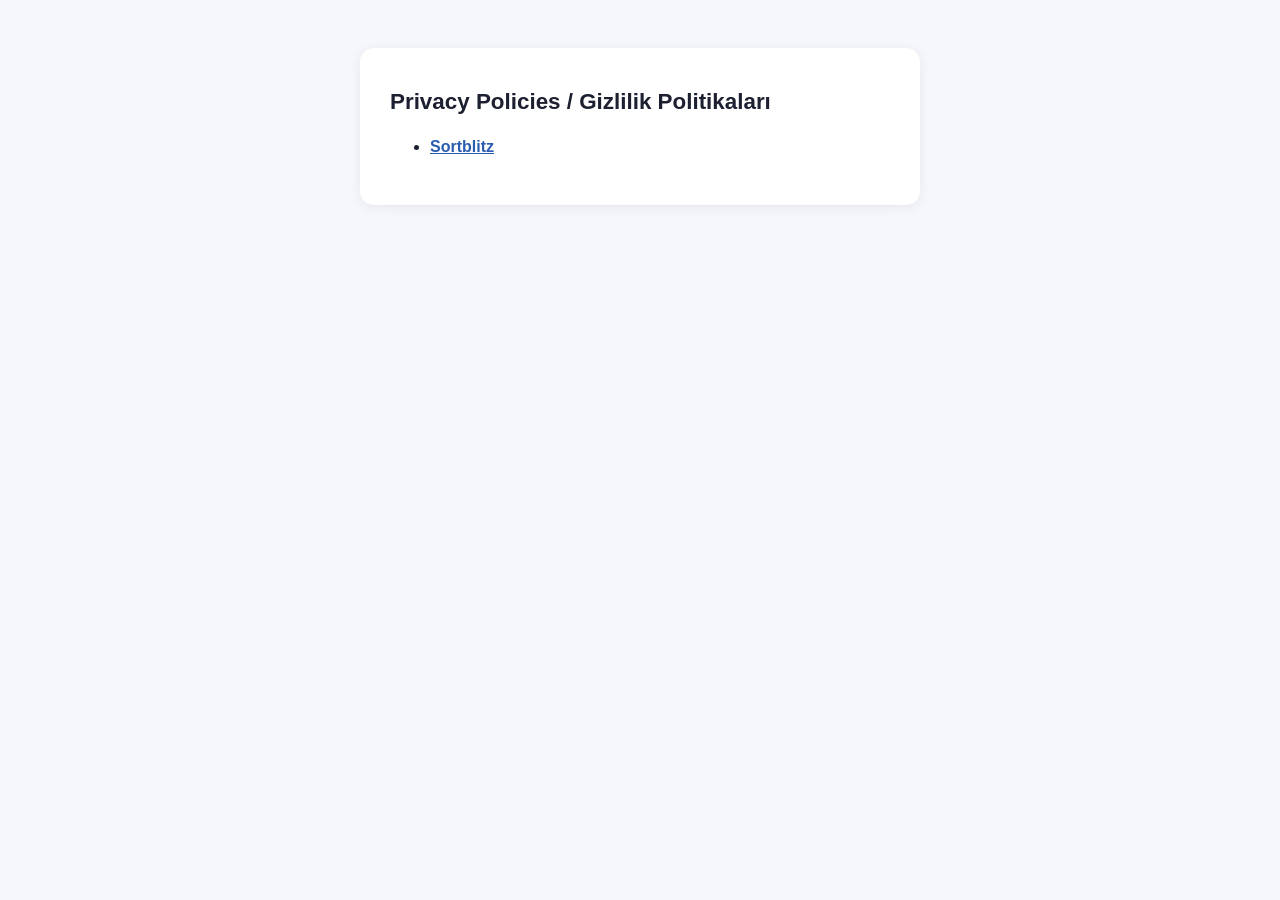
==== index.html @ f3e68748 "Privacy policy site: Sortblitz (TR+EN) Co-Authored-By: Claude Fable 5 <noreply@anthropic.com>" ====
<!DOCTYPE html>
<html lang="en">
<head>
<meta charset="UTF-8">
<meta name="viewport" content="width=device-width, initial-scale=1.0">
<title>Privacy Policies</title>
<style>
  :root { color-scheme: light dark; }
  body { font-family: -apple-system, BlinkMacSystemFont, "Segoe UI", Roboto, Arial, sans-serif;
         background: #f6f7fb; color: #1c2030; margin: 0; }
  @media (prefers-color-scheme: dark) { body { background: #12141c; color: #dfe2ee; }
    .card { background: #1a1d29 !important; box-shadow: none !important; } a { color: #7fb0ff !important; } }
  .wrap { max-width: 560px; margin: 0 auto; padding: 48px 16px; }
  .card { background: #fff; border-radius: 14px; padding: 26px 30px; box-shadow: 0 2px 12px rgba(30,40,80,0.08); }
  h1 { font-size: 1.4em; }
  ul { line-height: 2; }
  a { color: #2a5db0; font-weight: 600; }
</style>
</head>
<body>
<div class="wrap">
  <div class="card">
    <h1>Privacy Policies / Gizlilik Politikaları</h1>
    <ul>
      <li><a href="privacy/sortblitz.html">Sortblitz</a></li>
    </ul>
  </div>
</div>
</body>
</html>
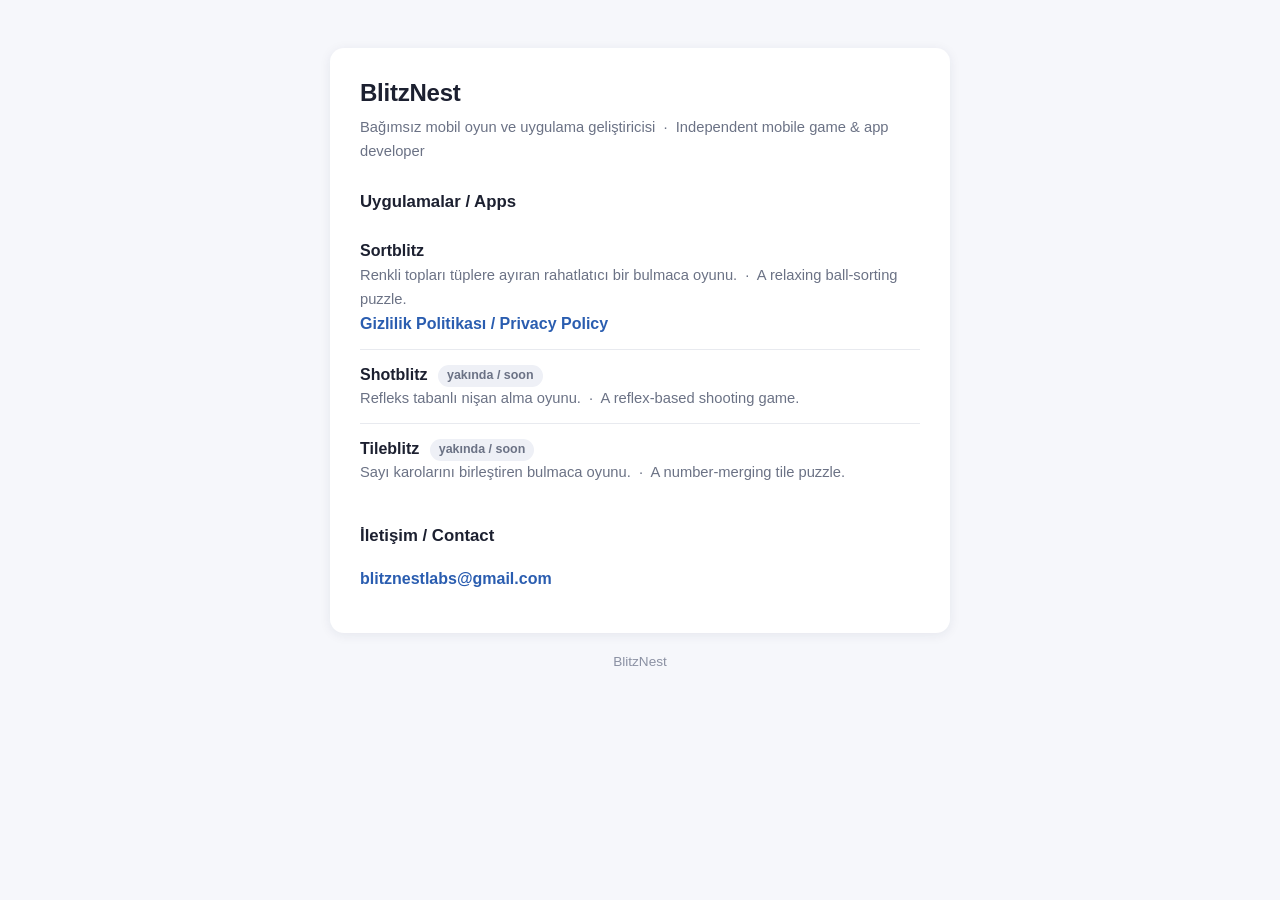
==== commit 70688d93: "BlitzNest developer site: umbrella landing page + app-ads.txt - index.html: privacy policy index -> " ====
--- a/index.html
+++ b/index.html
@@ -1,30 +1,63 @@
 <!DOCTYPE html>
-<html lang="en">
+<html lang="tr">
 <head>
 <meta charset="UTF-8">
 <meta name="viewport" content="width=device-width, initial-scale=1.0">
-<title>Privacy Policies</title>
+<title>BlitzNest</title>
 <style>
   :root { color-scheme: light dark; }
   body { font-family: -apple-system, BlinkMacSystemFont, "Segoe UI", Roboto, Arial, sans-serif;
-         background: #f6f7fb; color: #1c2030; margin: 0; }
+         background: #f6f7fb; color: #1c2030; margin: 0; line-height: 1.6; }
   @media (prefers-color-scheme: dark) { body { background: #12141c; color: #dfe2ee; }
-    .card { background: #1a1d29 !important; box-shadow: none !important; } a { color: #7fb0ff !important; } }
-  .wrap { max-width: 560px; margin: 0 auto; padding: 48px 16px; }
+    .card { background: #1a1d29 !important; box-shadow: none !important; }
+    a { color: #7fb0ff !important; }
+    .badge { background: #232736 !important; color: #9aa3bd !important; } }
+  .wrap { max-width: 620px; margin: 0 auto; padding: 48px 16px; }
   .card { background: #fff; border-radius: 14px; padding: 26px 30px; box-shadow: 0 2px 12px rgba(30,40,80,0.08); }
-  h1 { font-size: 1.4em; }
-  ul { line-height: 2; }
-  a { color: #2a5db0; font-weight: 600; }
+  h1 { font-size: 1.5em; margin: 0 0 4px; letter-spacing: -0.01em; }
+  h2 { font-size: 1.05em; margin: 26px 0 10px; }
+  .tag { color: #6b7285; font-size: 0.92em; margin: 0; }
+  a { color: #2a5db0; font-weight: 600; text-decoration: none; }
+  a:hover { text-decoration: underline; }
+  ul.apps { list-style: none; padding: 0; margin: 0; }
+  ul.apps li { padding: 12px 0; border-bottom: 1px solid rgba(128,138,168,0.18); }
+  ul.apps li:last-child { border-bottom: none; }
+  .name { font-weight: 700; }
+  .desc { color: #6b7285; font-size: 0.92em; }
+  .badge { display: inline-block; background: #eef0f6; color: #6b7285; border-radius: 20px;
+           padding: 1px 9px; font-size: 0.78em; font-weight: 600; margin-left: 6px; vertical-align: 1px; }
+  .footer { text-align: center; color: #8b91a3; font-size: 0.85em; padding: 18px 0 24px; }
 </style>
 </head>
 <body>
 <div class="wrap">
+
   <div class="card">
-    <h1>Privacy Policies / Gizlilik Politikaları</h1>
-    <ul>
-      <li><a href="privacy/sortblitz.html">Sortblitz</a></li>
+    <h1>BlitzNest</h1>
+    <p class="tag">Bağımsız mobil oyun ve uygulama geliştiricisi &nbsp;·&nbsp; Independent mobile game &amp; app developer</p>
+
+    <h2>Uygulamalar / Apps</h2>
+    <ul class="apps">
+      <li>
+        <div class="name">Sortblitz</div>
+        <div class="desc">Renkli topları tüplere ayıran rahatlatıcı bir bulmaca oyunu. &nbsp;·&nbsp; A relaxing ball-sorting puzzle.</div>
+        <div><a href="privacy/sortblitz.html">Gizlilik Politikası / Privacy Policy</a></div>
+      </li>
+      <li>
+        <div class="name">Shotblitz <span class="badge">yakında / soon</span></div>
+        <div class="desc">Refleks tabanlı nişan alma oyunu. &nbsp;·&nbsp; A reflex-based shooting game.</div>
+      </li>
+      <li>
+        <div class="name">Tileblitz <span class="badge">yakında / soon</span></div>
+        <div class="desc">Sayı karolarını birleştiren bulmaca oyunu. &nbsp;·&nbsp; A number-merging tile puzzle.</div>
+      </li>
     </ul>
+
+    <h2>İletişim / Contact</h2>
+    <p><a href="mailto:blitznestlabs@gmail.com">blitznestlabs@gmail.com</a></p>
   </div>
+
+  <div class="footer">BlitzNest</div>
 </div>
 </body>
 </html>
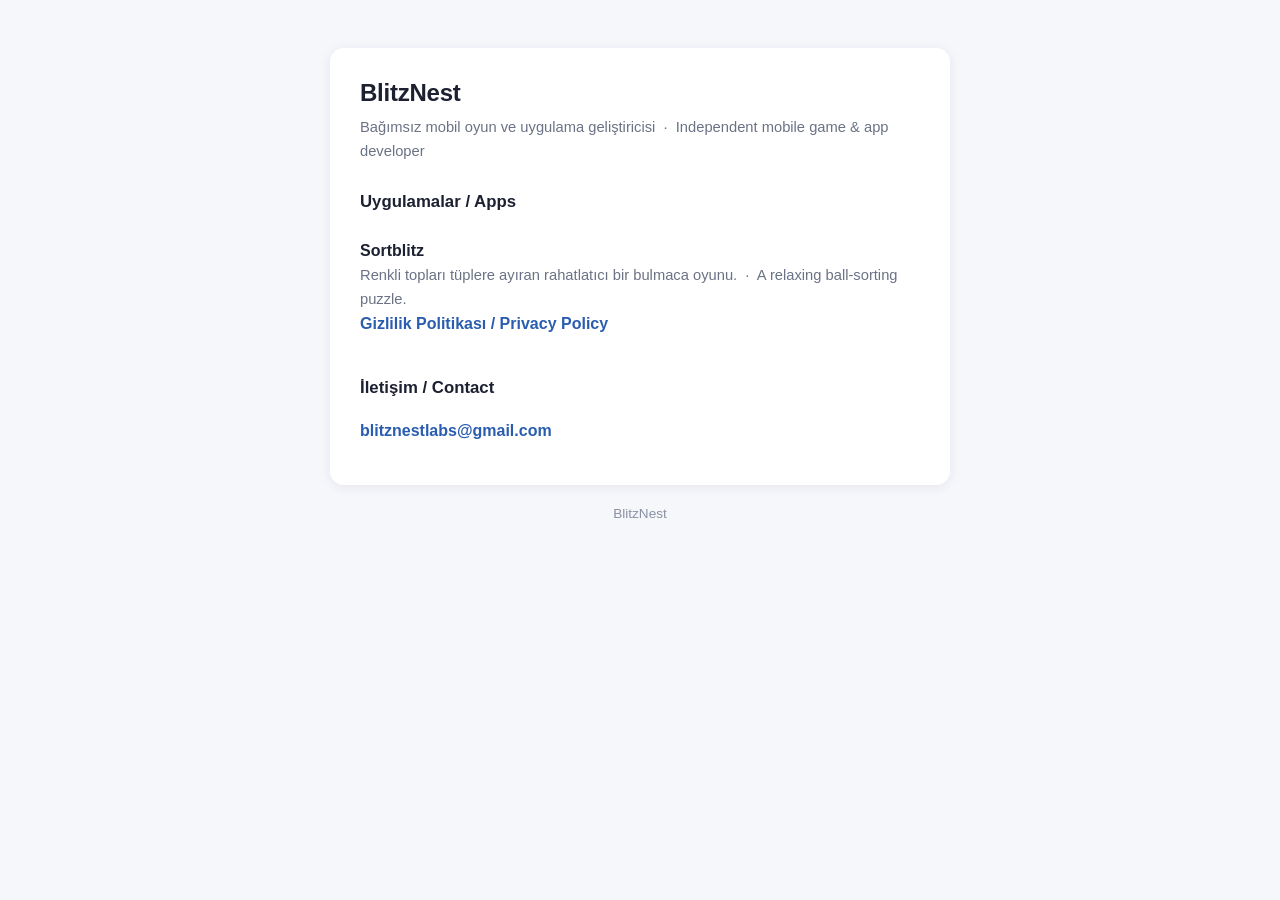
==== commit 87c13768: "Site: list only Sortblitz until the other apps ship Shotblitz and Tileblitz are not published yet; d" ====
--- a/index.html
+++ b/index.html
@@ -10,8 +10,7 @@
          background: #f6f7fb; color: #1c2030; margin: 0; line-height: 1.6; }
   @media (prefers-color-scheme: dark) { body { background: #12141c; color: #dfe2ee; }
     .card { background: #1a1d29 !important; box-shadow: none !important; }
-    a { color: #7fb0ff !important; }
-    .badge { background: #232736 !important; color: #9aa3bd !important; } }
+    a { color: #7fb0ff !important; } }
   .wrap { max-width: 620px; margin: 0 auto; padding: 48px 16px; }
   .card { background: #fff; border-radius: 14px; padding: 26px 30px; box-shadow: 0 2px 12px rgba(30,40,80,0.08); }
   h1 { font-size: 1.5em; margin: 0 0 4px; letter-spacing: -0.01em; }
@@ -24,8 +23,6 @@
   ul.apps li:last-child { border-bottom: none; }
   .name { font-weight: 700; }
   .desc { color: #6b7285; font-size: 0.92em; }
-  .badge { display: inline-block; background: #eef0f6; color: #6b7285; border-radius: 20px;
-           padding: 1px 9px; font-size: 0.78em; font-weight: 600; margin-left: 6px; vertical-align: 1px; }
   .footer { text-align: center; color: #8b91a3; font-size: 0.85em; padding: 18px 0 24px; }
 </style>
 </head>
@@ -43,14 +40,6 @@
         <div class="desc">Renkli topları tüplere ayıran rahatlatıcı bir bulmaca oyunu. &nbsp;·&nbsp; A relaxing ball-sorting puzzle.</div>
         <div><a href="privacy/sortblitz.html">Gizlilik Politikası / Privacy Policy</a></div>
       </li>
-      <li>
-        <div class="name">Shotblitz <span class="badge">yakında / soon</span></div>
-        <div class="desc">Refleks tabanlı nişan alma oyunu. &nbsp;·&nbsp; A reflex-based shooting game.</div>
-      </li>
-      <li>
-        <div class="name">Tileblitz <span class="badge">yakında / soon</span></div>
-        <div class="desc">Sayı karolarını birleştiren bulmaca oyunu. &nbsp;·&nbsp; A number-merging tile puzzle.</div>
-      </li>
     </ul>
 
     <h2>İletişim / Contact</h2>
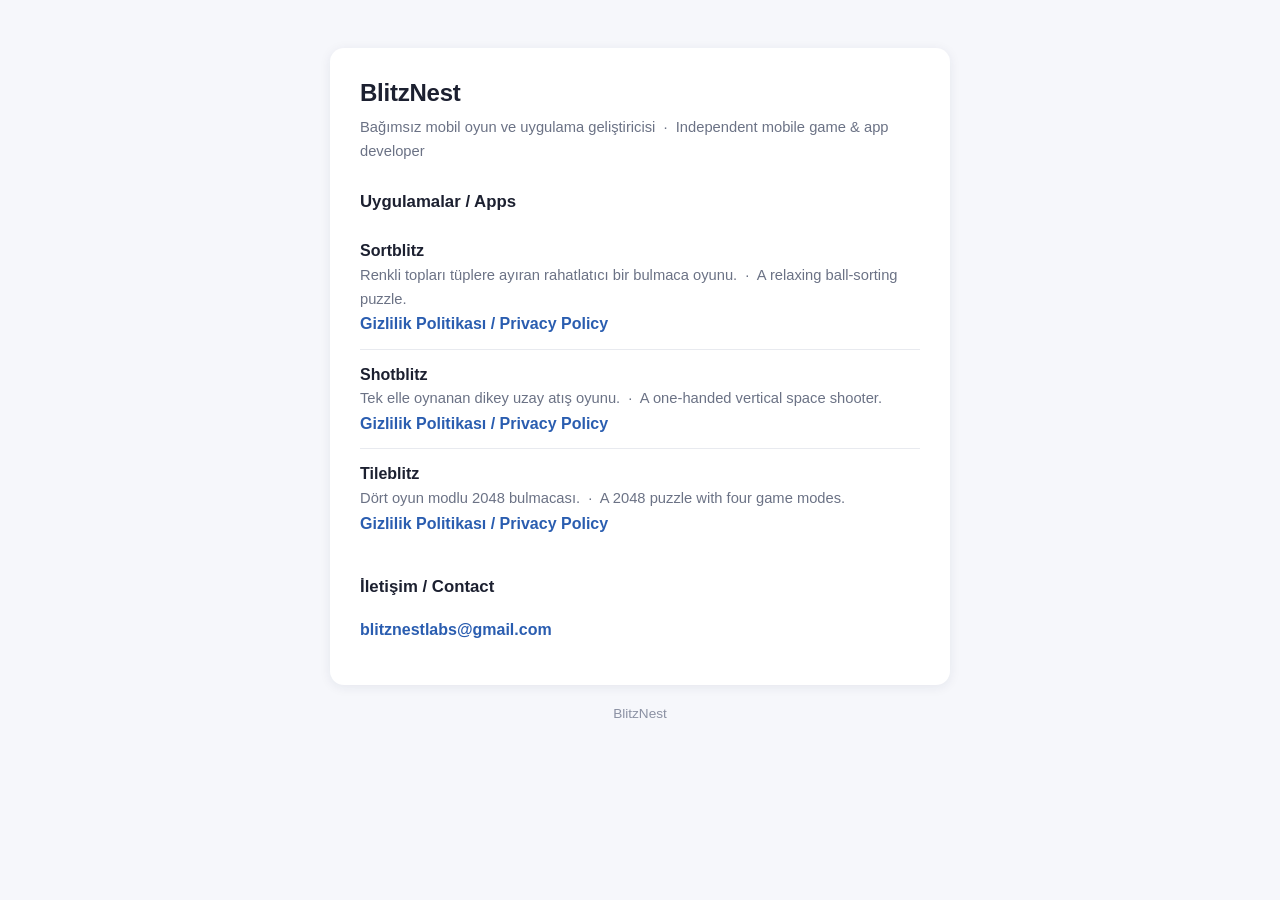
==== commit 2950b07a: "Shotblitz + Tileblitz gizlilik politikası sayfaları ekle Her ikisine de AdMob entegre edildi; Play C" ====
--- a/index.html
+++ b/index.html
@@ -4,6 +4,7 @@
 <meta charset="UTF-8">
 <meta name="viewport" content="width=device-width, initial-scale=1.0">
 <title>BlitzNest</title>
+<meta name="google-site-verification" content="13mu_KbFc4jPfM5c9uCnH-Zp8knt_b65_aPZoEzAJV8" />
 <style>
   :root { color-scheme: light dark; }
   body { font-family: -apple-system, BlinkMacSystemFont, "Segoe UI", Roboto, Arial, sans-serif;
@@ -40,6 +41,16 @@
         <div class="desc">Renkli topları tüplere ayıran rahatlatıcı bir bulmaca oyunu. &nbsp;·&nbsp; A relaxing ball-sorting puzzle.</div>
         <div><a href="privacy/sortblitz.html">Gizlilik Politikası / Privacy Policy</a></div>
       </li>
+      <li>
+        <div class="name">Shotblitz</div>
+        <div class="desc">Tek elle oynanan dikey uzay atış oyunu. &nbsp;·&nbsp; A one-handed vertical space shooter.</div>
+        <div><a href="privacy/shotblitz.html">Gizlilik Politikası / Privacy Policy</a></div>
+      </li>
+      <li>
+        <div class="name">Tileblitz</div>
+        <div class="desc">Dört oyun modlu 2048 bulmacası. &nbsp;·&nbsp; A 2048 puzzle with four game modes.</div>
+        <div><a href="privacy/tileblitz.html">Gizlilik Politikası / Privacy Policy</a></div>
+      </li>
     </ul>
 
     <h2>İletişim / Contact</h2>
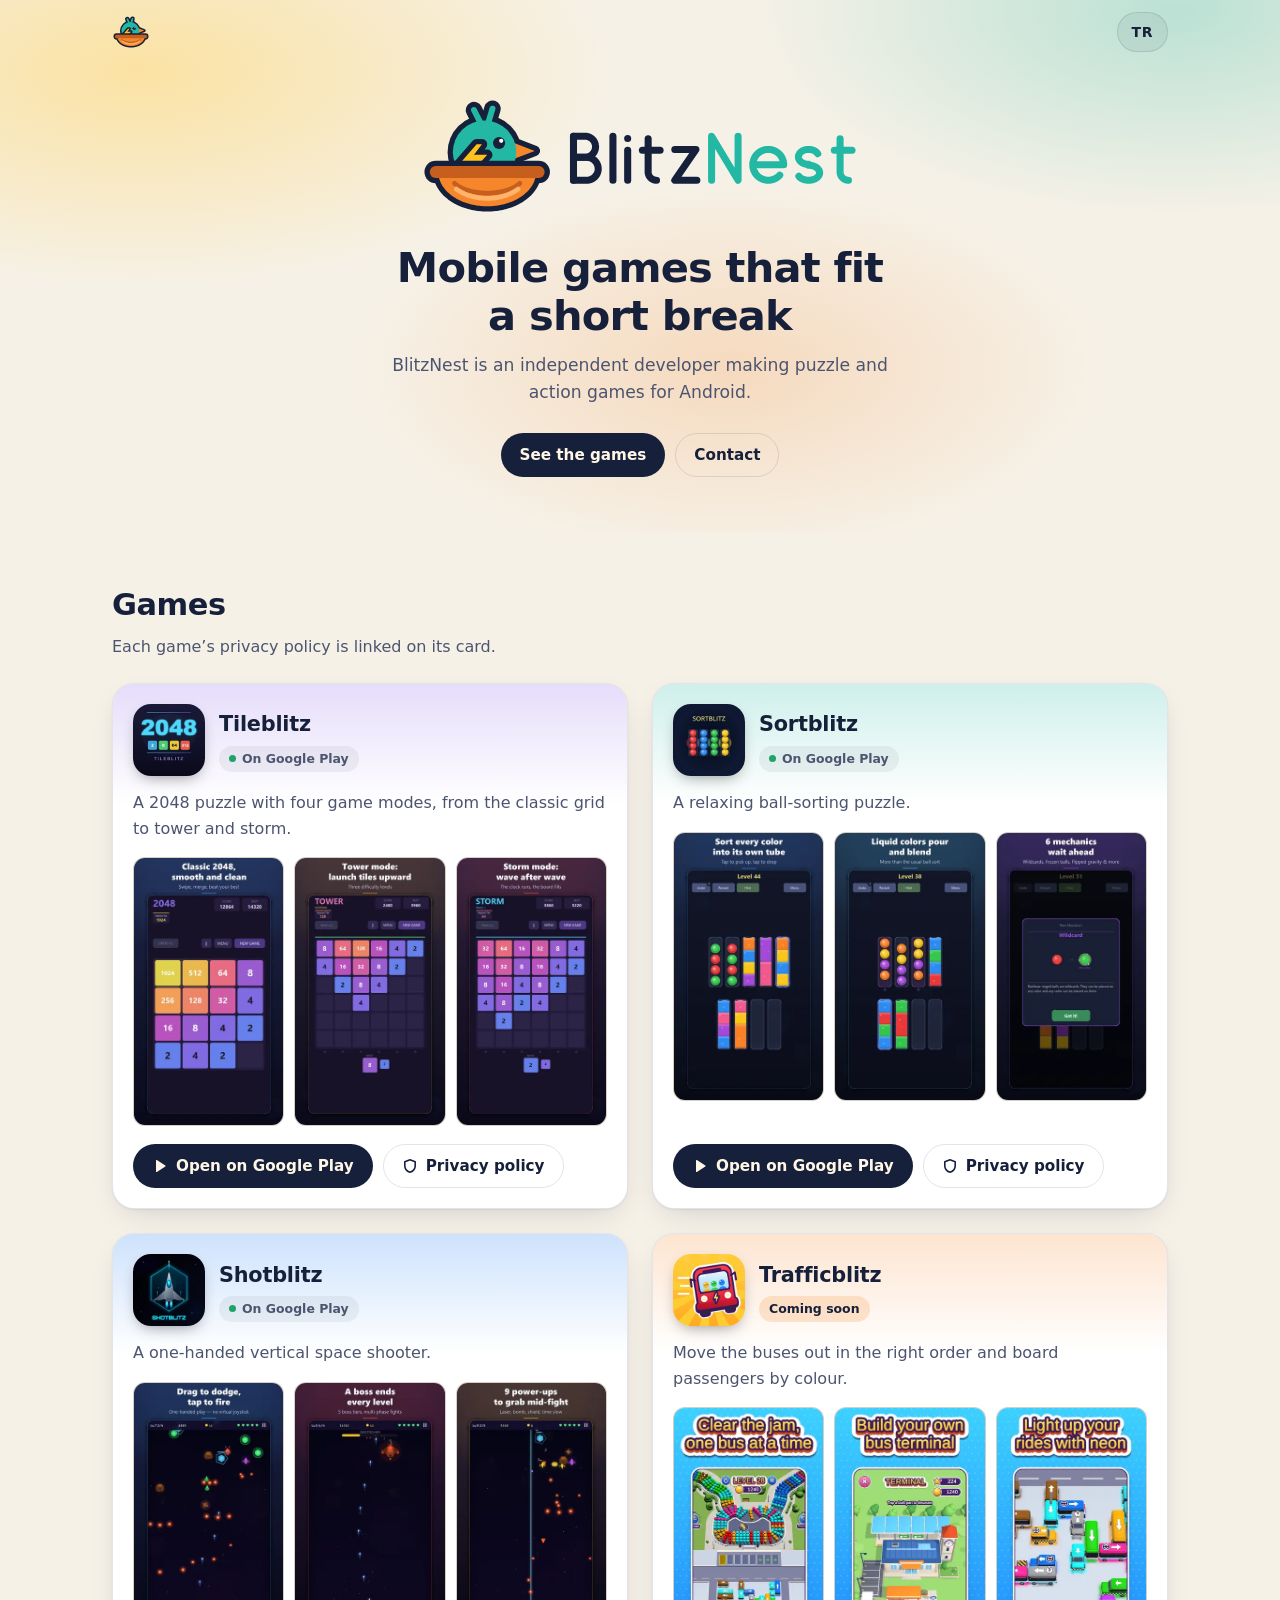
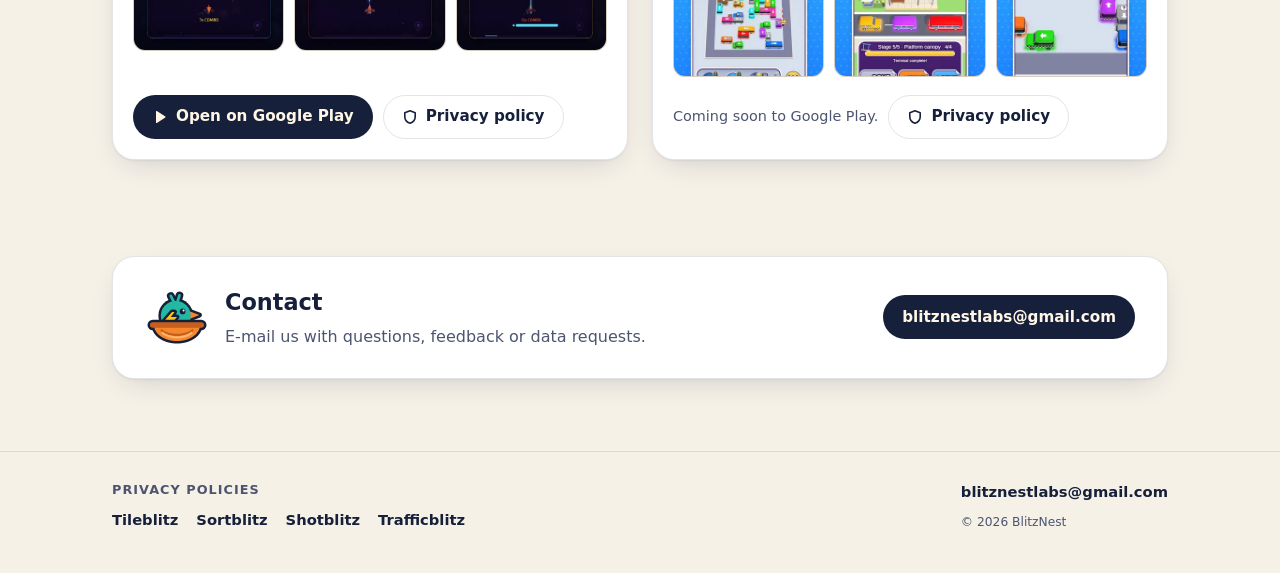
==== commit ad8ff58b: "Site yeniden tasarim: oyun kartlari, TR/EN, acik/koyu tema; Tileblitz+Shotblitz gizlilik: uygulama i" ====
--- a/index.html
+++ b/index.html
@@ -1,63 +1,172 @@
 <!DOCTYPE html>
-<html lang="tr">
+<html lang="tr" data-lang="tr" data-title-tr="BlitzNest — Mobil oyunlar" data-title-en="BlitzNest — Mobile games">
 <head>
 <meta charset="UTF-8">
 <meta name="viewport" content="width=device-width, initial-scale=1.0">
-<title>BlitzNest</title>
+<title>BlitzNest — Mobil oyunlar</title>
 <meta name="google-site-verification" content="13mu_KbFc4jPfM5c9uCnH-Zp8knt_b65_aPZoEzAJV8" />
-<style>
-  :root { color-scheme: light dark; }
-  body { font-family: -apple-system, BlinkMacSystemFont, "Segoe UI", Roboto, Arial, sans-serif;
-         background: #f6f7fb; color: #1c2030; margin: 0; line-height: 1.6; }
-  @media (prefers-color-scheme: dark) { body { background: #12141c; color: #dfe2ee; }
-    .card { background: #1a1d29 !important; box-shadow: none !important; }
-    a { color: #7fb0ff !important; } }
-  .wrap { max-width: 620px; margin: 0 auto; padding: 48px 16px; }
-  .card { background: #fff; border-radius: 14px; padding: 26px 30px; box-shadow: 0 2px 12px rgba(30,40,80,0.08); }
-  h1 { font-size: 1.5em; margin: 0 0 4px; letter-spacing: -0.01em; }
-  h2 { font-size: 1.05em; margin: 26px 0 10px; }
-  .tag { color: #6b7285; font-size: 0.92em; margin: 0; }
-  a { color: #2a5db0; font-weight: 600; text-decoration: none; }
-  a:hover { text-decoration: underline; }
-  ul.apps { list-style: none; padding: 0; margin: 0; }
-  ul.apps li { padding: 12px 0; border-bottom: 1px solid rgba(128,138,168,0.18); }
-  ul.apps li:last-child { border-bottom: none; }
-  .name { font-weight: 700; }
-  .desc { color: #6b7285; font-size: 0.92em; }
-  .footer { text-align: center; color: #8b91a3; font-size: 0.85em; padding: 18px 0 24px; }
-</style>
+<meta name="description" content="BlitzNest: bağımsız mobil oyun geliştiricisi — Tileblitz, Sortblitz, Shotblitz, Trafficblitz. Independent mobile game developer.">
+<meta name="color-scheme" content="light dark">
+<meta name="theme-color" content="#f6f1e7" media="(prefers-color-scheme: light)">
+<meta name="theme-color" content="#0f1526" media="(prefers-color-scheme: dark)">
+<link rel="icon" type="image/png" href="assets/favicon.png">
+<link rel="apple-touch-icon" href="assets/apple-touch-icon.png">
+<link rel="stylesheet" href="assets/site.css">
+<script src="assets/site.js"></script>
 </head>
 <body>
-<div class="wrap">
 
-  <div class="card">
-    <h1>BlitzNest</h1>
-    <p class="tag">Bağımsız mobil oyun ve uygulama geliştiricisi &nbsp;·&nbsp; Independent mobile game &amp; app developer</p>
+<header class="topbar">
+  <div class="container">
+    <a class="brand" href="./" aria-label="BlitzNest">
+      <picture>
+        <source srcset="assets/mark-dark.svg" media="(prefers-color-scheme: dark)">
+        <img src="assets/mark.svg" width="38" height="34" alt="">
+      </picture>
+    </a>
+    <button class="lang-btn" id="lang-btn" type="button" hidden>EN</button>
+  </div>
+</header>
 
-    <h2>Uygulamalar / Apps</h2>
-    <ul class="apps">
-      <li>
-        <div class="name">Sortblitz</div>
-        <div class="desc">Renkli topları tüplere ayıran rahatlatıcı bir bulmaca oyunu. &nbsp;·&nbsp; A relaxing ball-sorting puzzle.</div>
-        <div><a href="privacy/sortblitz.html">Gizlilik Politikası / Privacy Policy</a></div>
-      </li>
-      <li>
-        <div class="name">Shotblitz</div>
-        <div class="desc">Tek elle oynanan dikey uzay atış oyunu. &nbsp;·&nbsp; A one-handed vertical space shooter.</div>
-        <div><a href="privacy/shotblitz.html">Gizlilik Politikası / Privacy Policy</a></div>
-      </li>
-      <li>
-        <div class="name">Tileblitz</div>
-        <div class="desc">Dört oyun modlu 2048 bulmacası. &nbsp;·&nbsp; A 2048 puzzle with four game modes.</div>
-        <div><a href="privacy/tileblitz.html">Gizlilik Politikası / Privacy Policy</a></div>
-      </li>
-    </ul>
+<main>
+  <section class="hero">
+    <div class="container">
+      <picture>
+        <source srcset="assets/logo-dark.svg" media="(prefers-color-scheme: dark)">
+        <img class="hero-logo" src="assets/logo.svg" width="395" height="108" alt="BlitzNest">
+      </picture>
+      <h1><span lang="tr">Kısa molalara sığan mobil oyunlar</span><span lang="en">Mobile games that fit a short break</span></h1>
+      <p class="lead"><span lang="tr">BlitzNest, Android için bulmaca ve aksiyon oyunları yapan bağımsız bir geliştirici.</span><span lang="en">BlitzNest is an independent developer making puzzle and action games for Android.</span></p>
+      <div class="hero-actions">
+        <a class="btn" href="#oyunlar"><span lang="tr">Oyunlara göz at</span><span lang="en">See the games</span></a>
+        <a class="btn ghost" href="mailto:blitznestlabs@gmail.com"><span lang="tr">İletişim</span><span lang="en">Contact</span></a>
+      </div>
+    </div>
+  </section>
 
-    <h2>İletişim / Contact</h2>
-    <p><a href="mailto:blitznestlabs@gmail.com">blitznestlabs@gmail.com</a></p>
+  <section class="block" id="oyunlar" aria-labelledby="games-title">
+    <div class="container">
+      <div class="section-head">
+        <h2 id="games-title"><span lang="tr">Oyunlar</span><span lang="en">Games</span></h2>
+        <p><span lang="tr">Her oyunun gizlilik politikası kartında.</span><span lang="en">Each game’s privacy policy is linked on its card.</span></p>
+      </div>
+      <div class="games">
+      <article class="game" data-game="tileblitz" aria-labelledby="g-tileblitz">
+        <div class="game-head">
+          <img class="game-icon" src="assets/img/tileblitz-icon.webp" width="72" height="72" alt="">
+          <div>
+            <h3 id="g-tileblitz">Tileblitz</h3>
+            <span class="status live"><span lang="tr">Google Play’de</span><span lang="en">On Google Play</span></span>
+          </div>
+        </div>
+        <p class="desc"><span lang="tr">Dört oyun modlu 2048 bulmacası: klasik ızgaradan kule ve fırtına modlarına.</span><span lang="en">A 2048 puzzle with four game modes, from the classic grid to tower and storm.</span></p>
+        <ul class="shots">
+          <li><img lang="tr" src="assets/img/tileblitz-tr-1.webp" width="320" height="569" loading="lazy" decoding="async" alt="Tileblitz: Klasik 2048 ekran görüntüsü"><img lang="en" src="assets/img/tileblitz-en-1.webp" width="320" height="569" loading="lazy" decoding="async" alt="Tileblitz: Classic 2048 screenshot"></li>
+          <li><img lang="tr" src="assets/img/tileblitz-tr-2.webp" width="320" height="569" loading="lazy" decoding="async" alt="Tileblitz: Kule modu ekran görüntüsü"><img lang="en" src="assets/img/tileblitz-en-2.webp" width="320" height="569" loading="lazy" decoding="async" alt="Tileblitz: Tower mode screenshot"></li>
+          <li><img lang="tr" src="assets/img/tileblitz-tr-3.webp" width="320" height="569" loading="lazy" decoding="async" alt="Tileblitz: Fırtına modu ekran görüntüsü"><img lang="en" src="assets/img/tileblitz-en-3.webp" width="320" height="569" loading="lazy" decoding="async" alt="Tileblitz: Storm mode screenshot"></li>
+        </ul>
+        <div class="game-actions">
+          <a class="btn" href="https://play.google.com/store/apps/details?id=com.tileblitz.game" rel="noopener"><svg viewBox="0 0 16 16" aria-hidden="true"><path fill="currentColor" d="M4 2.6v10.8c0 .5.5.8.9.5l8.4-5.4c.4-.2.4-.8 0-1L4.9 2.1c-.4-.3-.9 0-.9.5z"/></svg><span lang="tr">Google Play’de aç</span><span lang="en">Open on Google Play</span></a>
+          <a class="btn ghost" href="privacy/tileblitz.html"><svg viewBox="0 0 16 16" aria-hidden="true"><path fill="none" stroke="currentColor" stroke-width="1.6" stroke-linejoin="round" d="M8 1.8 2.8 3.7v4c0 3.1 2.2 5.6 5.2 6.5 3-.9 5.2-3.4 5.2-6.5v-4z"/></svg><span lang="tr">Gizlilik politikası</span><span lang="en">Privacy policy</span></a>
+        </div>
+      </article>
+      <article class="game" data-game="sortblitz" aria-labelledby="g-sortblitz">
+        <div class="game-head">
+          <img class="game-icon" src="assets/img/sortblitz-icon.webp" width="72" height="72" alt="">
+          <div>
+            <h3 id="g-sortblitz">Sortblitz</h3>
+            <span class="status live"><span lang="tr">Google Play’de</span><span lang="en">On Google Play</span></span>
+          </div>
+        </div>
+        <p class="desc"><span lang="tr">Renkli topları tüplere ayıran rahatlatıcı bir bulmaca oyunu.</span><span lang="en">A relaxing ball-sorting puzzle.</span></p>
+        <ul class="shots">
+          <li><img lang="tr" src="assets/img/sortblitz-tr-1.webp" width="320" height="569" loading="lazy" decoding="async" alt="Sortblitz: Topları ayırma ekran görüntüsü"><img lang="en" src="assets/img/sortblitz-en-1.webp" width="320" height="569" loading="lazy" decoding="async" alt="Sortblitz: Sorting balls screenshot"></li>
+          <li><img lang="tr" src="assets/img/sortblitz-tr-2.webp" width="320" height="569" loading="lazy" decoding="async" alt="Sortblitz: Sıvı toplar ekran görüntüsü"><img lang="en" src="assets/img/sortblitz-en-2.webp" width="320" height="569" loading="lazy" decoding="async" alt="Sortblitz: Liquid balls screenshot"></li>
+          <li><img lang="tr" src="assets/img/sortblitz-tr-3.webp" width="320" height="569" loading="lazy" decoding="async" alt="Sortblitz: Farklı mekanikler ekran görüntüsü"><img lang="en" src="assets/img/sortblitz-en-3.webp" width="320" height="569" loading="lazy" decoding="async" alt="Sortblitz: Different mechanics screenshot"></li>
+        </ul>
+        <div class="game-actions">
+          <a class="btn" href="https://play.google.com/store/apps/details?id=com.sortblitz.game" rel="noopener"><svg viewBox="0 0 16 16" aria-hidden="true"><path fill="currentColor" d="M4 2.6v10.8c0 .5.5.8.9.5l8.4-5.4c.4-.2.4-.8 0-1L4.9 2.1c-.4-.3-.9 0-.9.5z"/></svg><span lang="tr">Google Play’de aç</span><span lang="en">Open on Google Play</span></a>
+          <a class="btn ghost" href="privacy/sortblitz.html"><svg viewBox="0 0 16 16" aria-hidden="true"><path fill="none" stroke="currentColor" stroke-width="1.6" stroke-linejoin="round" d="M8 1.8 2.8 3.7v4c0 3.1 2.2 5.6 5.2 6.5 3-.9 5.2-3.4 5.2-6.5v-4z"/></svg><span lang="tr">Gizlilik politikası</span><span lang="en">Privacy policy</span></a>
+        </div>
+      </article>
+      <article class="game" data-game="shotblitz" aria-labelledby="g-shotblitz">
+        <div class="game-head">
+          <img class="game-icon" src="assets/img/shotblitz-icon.webp" width="72" height="72" alt="">
+          <div>
+            <h3 id="g-shotblitz">Shotblitz</h3>
+            <span class="status live"><span lang="tr">Google Play’de</span><span lang="en">On Google Play</span></span>
+          </div>
+        </div>
+        <p class="desc"><span lang="tr">Tek elle oynanan dikey uzay atış oyunu.</span><span lang="en">A one-handed vertical space shooter.</span></p>
+        <ul class="shots">
+          <li><img lang="tr" src="assets/img/shotblitz-tr-1.webp" width="320" height="569" loading="lazy" decoding="async" alt="Shotblitz: Uzay savaşı ekran görüntüsü"><img lang="en" src="assets/img/shotblitz-en-1.webp" width="320" height="569" loading="lazy" decoding="async" alt="Shotblitz: Space combat screenshot"></li>
+          <li><img lang="tr" src="assets/img/shotblitz-tr-2.webp" width="320" height="569" loading="lazy" decoding="async" alt="Shotblitz: Boss savaşı ekran görüntüsü"><img lang="en" src="assets/img/shotblitz-en-2.webp" width="320" height="569" loading="lazy" decoding="async" alt="Shotblitz: Boss fight screenshot"></li>
+          <li><img lang="tr" src="assets/img/shotblitz-tr-3.webp" width="320" height="569" loading="lazy" decoding="async" alt="Shotblitz: Güçlendirmeler ekran görüntüsü"><img lang="en" src="assets/img/shotblitz-en-3.webp" width="320" height="569" loading="lazy" decoding="async" alt="Shotblitz: Power-ups screenshot"></li>
+        </ul>
+        <div class="game-actions">
+          <a class="btn" href="https://play.google.com/store/apps/details?id=com.shotblitz.game" rel="noopener"><svg viewBox="0 0 16 16" aria-hidden="true"><path fill="currentColor" d="M4 2.6v10.8c0 .5.5.8.9.5l8.4-5.4c.4-.2.4-.8 0-1L4.9 2.1c-.4-.3-.9 0-.9.5z"/></svg><span lang="tr">Google Play’de aç</span><span lang="en">Open on Google Play</span></a>
+          <a class="btn ghost" href="privacy/shotblitz.html"><svg viewBox="0 0 16 16" aria-hidden="true"><path fill="none" stroke="currentColor" stroke-width="1.6" stroke-linejoin="round" d="M8 1.8 2.8 3.7v4c0 3.1 2.2 5.6 5.2 6.5 3-.9 5.2-3.4 5.2-6.5v-4z"/></svg><span lang="tr">Gizlilik politikası</span><span lang="en">Privacy policy</span></a>
+        </div>
+      </article>
+      <article class="game" data-game="trafficblitz" aria-labelledby="g-trafficblitz">
+        <div class="game-head">
+          <img class="game-icon" src="assets/img/trafficblitz-icon.webp" width="72" height="72" alt="">
+          <div>
+            <h3 id="g-trafficblitz">Trafficblitz</h3>
+            <span class="status soon"><span lang="tr">Yakında</span><span lang="en">Coming soon</span></span>
+          </div>
+        </div>
+        <p class="desc"><span lang="tr">Otobüsleri doğru sırayla çıkar, yolcuları renklerine göre bindir.</span><span lang="en">Move the buses out in the right order and board passengers by colour.</span></p>
+        <ul class="shots">
+          <li><img lang="tr" src="assets/img/trafficblitz-tr-1.webp" width="320" height="569" loading="lazy" decoding="async" alt="Trafficblitz: Otobüs bulmacası ekran görüntüsü"><img lang="en" src="assets/img/trafficblitz-en-1.webp" width="320" height="569" loading="lazy" decoding="async" alt="Trafficblitz: Bus puzzle screenshot"></li>
+          <li><img lang="tr" src="assets/img/trafficblitz-tr-2.webp" width="320" height="569" loading="lazy" decoding="async" alt="Trafficblitz: Terminal inşası ekran görüntüsü"><img lang="en" src="assets/img/trafficblitz-en-2.webp" width="320" height="569" loading="lazy" decoding="async" alt="Trafficblitz: Building the terminal screenshot"></li>
+          <li><img lang="tr" src="assets/img/trafficblitz-tr-3.webp" width="320" height="569" loading="lazy" decoding="async" alt="Trafficblitz: Neon ışıklar ekran görüntüsü"><img lang="en" src="assets/img/trafficblitz-en-3.webp" width="320" height="569" loading="lazy" decoding="async" alt="Trafficblitz: Neon lights screenshot"></li>
+        </ul>
+        <div class="game-actions">
+          <span class="note"><span lang="tr">Yakında Google Play’de.</span><span lang="en">Coming soon to Google Play.</span></span>
+          <a class="btn ghost" href="privacy/trafficblitz.html"><svg viewBox="0 0 16 16" aria-hidden="true"><path fill="none" stroke="currentColor" stroke-width="1.6" stroke-linejoin="round" d="M8 1.8 2.8 3.7v4c0 3.1 2.2 5.6 5.2 6.5 3-.9 5.2-3.4 5.2-6.5v-4z"/></svg><span lang="tr">Gizlilik politikası</span><span lang="en">Privacy policy</span></a>
+        </div>
+      </article>
+      </div>
+    </div>
+  </section>
+
+  <section class="block" id="iletisim" aria-labelledby="contact-title">
+    <div class="container">
+      <div class="contact">
+        <div class="contact-text">
+          <picture>
+            <source srcset="assets/mark-dark.svg" media="(prefers-color-scheme: dark)">
+            <img class="mark" src="assets/mark.svg" width="64" height="57" alt="">
+          </picture>
+          <div>
+            <h2 id="contact-title"><span lang="tr">İletişim</span><span lang="en">Contact</span></h2>
+            <p><span lang="tr">Soru, öneri ve veri talepleri için e-posta gönderin.</span><span lang="en">E-mail us with questions, feedback or data requests.</span></p>
+          </div>
+        </div>
+        <a class="btn" href="mailto:blitznestlabs@gmail.com">blitznestlabs@gmail.com</a>
+      </div>
+    </div>
+  </section>
+</main>
+
+<footer class="site-footer">
+  <div class="container">
+    <nav aria-labelledby="pp-title">
+      <h2 id="pp-title"><span lang="tr">Gizlilik politikaları</span><span lang="en">Privacy policies</span></h2>
+      <ul>
+          <li><a href="privacy/tileblitz.html">Tileblitz</a></li>
+          <li><a href="privacy/sortblitz.html">Sortblitz</a></li>
+          <li><a href="privacy/shotblitz.html">Shotblitz</a></li>
+          <li><a href="privacy/trafficblitz.html">Trafficblitz</a></li>
+      </ul>
+    </nav>
+    <div>
+      <a href="mailto:blitznestlabs@gmail.com">blitznestlabs@gmail.com</a>
+      <small>© 2026 BlitzNest</small>
+    </div>
   </div>
+</footer>
 
-  <div class="footer">BlitzNest</div>
-</div>
 </body>
 </html>
--- a/assets/site.css
+++ b/assets/site.css
@@ -0,0 +1,195 @@
+/* BlitzNest — ortak stil (ana sayfa + gizlilik sayfaları). Harici font/CDN yok. */
+:root {
+  color-scheme: light dark;
+  --bg: #f6f1e7;
+  --bg-2: #efe6d6;
+  --surface: #ffffff;
+  --ink: #16203a;
+  --muted: #4c5570;
+  --line: rgba(22, 32, 58, 0.12);
+  --link: #0b7a6c;
+  --btn-bg: #16203a;
+  --btn-ink: #fff6e6;
+  --chip-bg: rgba(22, 32, 58, 0.06);
+  --shadow: 0 1px 2px rgba(22, 32, 58, 0.06), 0 10px 30px -12px rgba(22, 32, 58, 0.22);
+  --blob-1: rgba(255, 214, 107, 0.55);
+  --blob-2: rgba(34, 184, 164, 0.28);
+  --blob-3: rgba(245, 134, 43, 0.22);
+  --radius: 22px;
+  --font: system-ui, -apple-system, "Segoe UI", Roboto, "Helvetica Neue", Arial, sans-serif;
+}
+@media (prefers-color-scheme: dark) {
+  :root {
+    --bg: #0f1526;
+    --bg-2: #141c33;
+    --surface: #18213b;
+    --ink: #f3eee4;
+    --muted: #a9b1c7;
+    --line: rgba(243, 238, 228, 0.12);
+    --link: #4fd8c4;
+    --btn-bg: #ffd66b;
+    --btn-ink: #16203a;
+    --chip-bg: rgba(243, 238, 228, 0.08);
+    --shadow: 0 1px 2px rgba(0, 0, 0, 0.3), 0 14px 34px -14px rgba(0, 0, 0, 0.6);
+    --blob-1: rgba(255, 214, 107, 0.16);
+    --blob-2: rgba(34, 184, 164, 0.2);
+    --blob-3: rgba(138, 99, 232, 0.18);
+  }
+}
+
+*, *::before, *::after { box-sizing: border-box; }
+html { -webkit-text-size-adjust: 100%; }
+body {
+  margin: 0;
+  font-family: var(--font);
+  font-size: 16px;
+  line-height: 1.6;
+  color: var(--ink);
+  background: var(--bg);
+  overflow-wrap: break-word;
+}
+img { max-width: 100%; display: block; }
+a { color: var(--link); }
+a:focus-visible, button:focus-visible { outline: 3px solid var(--link); outline-offset: 3px; border-radius: 8px; }
+
+/* Dil geçişi: html[data-lang] olmayan sayfalar etkilenmez */
+html[data-lang="tr"] body [lang="en"],
+html[data-lang="en"] body [lang="tr"] { display: none !important; }
+
+.container { width: 100%; max-width: 1120px; margin: 0 auto; padding: 0 16px; }
+@media (min-width: 720px) { .container { padding: 0 32px; } }
+
+/* Üst çubuk */
+.topbar { position: relative; z-index: 2; }
+.topbar .container { display: flex; align-items: center; justify-content: space-between; gap: 12px; min-height: 64px; }
+.brand { display: inline-flex; align-items: center; text-decoration: none; }
+.brand img { height: 34px; width: auto; }
+.lang-btn {
+  font: inherit; font-size: 0.875rem; font-weight: 700; letter-spacing: 0.04em;
+  color: var(--ink); background: var(--chip-bg); border: 1px solid var(--line);
+  border-radius: 999px; padding: 8px 14px; min-height: 40px; cursor: pointer;
+}
+.lang-btn:hover { background: var(--line); }
+
+/* Giriş */
+.hero { position: relative; overflow: hidden; margin-top: -64px; padding: 88px 0 56px; text-align: center; }
+.hero::before {
+  content: ""; position: absolute; inset: -40% -20% auto -20%; height: 140%; z-index: 0; pointer-events: none;
+  background:
+    radial-gradient(38% 42% at 22% 38%, var(--blob-1), transparent 70%),
+    radial-gradient(34% 40% at 80% 30%, var(--blob-2), transparent 70%),
+    radial-gradient(30% 36% at 55% 78%, var(--blob-3), transparent 70%);
+}
+.hero > .container { position: relative; z-index: 1; }
+.hero-logo { width: min(440px, 86%); height: auto; margin: 8px auto 0; }
+.hero h1 {
+  font-size: clamp(1.6rem, 1.1rem + 2.4vw, 2.6rem); line-height: 1.15; letter-spacing: -0.02em;
+  margin: 28px auto 12px; max-width: 18ch; font-weight: 800;
+}
+.hero p.lead { color: var(--muted); font-size: 1.075rem; max-width: 46ch; margin: 0 auto 26px; }
+.hero-actions { display: flex; flex-wrap: wrap; gap: 10px; justify-content: center; }
+
+.btn {
+  display: inline-flex; align-items: center; justify-content: center; gap: 8px;
+  min-height: 44px; padding: 10px 18px; border-radius: 999px;
+  font-weight: 700; font-size: 0.95rem; text-decoration: none; line-height: 1.2;
+  background: var(--btn-bg); color: var(--btn-ink); border: 1px solid transparent;
+  transition: transform .15s ease, box-shadow .15s ease;
+}
+.btn:hover { transform: translateY(-1px); box-shadow: var(--shadow); }
+.btn svg { width: 16px; height: 16px; flex: none; }
+.btn.ghost { background: transparent; color: var(--ink); border-color: var(--line); }
+.btn.ghost:hover { background: var(--chip-bg); }
+
+/* Bölümler */
+section.block { padding: 48px 0; }
+.section-head { margin: 0 0 24px; }
+.section-head h2 { font-size: clamp(1.4rem, 1.1rem + 1.2vw, 1.9rem); letter-spacing: -0.015em; margin: 0 0 4px; }
+.section-head p { margin: 0; color: var(--muted); }
+
+/* Oyun kartları */
+.games { display: grid; gap: 20px; grid-template-columns: 1fr; }
+@media (min-width: 860px) { .games { grid-template-columns: 1fr 1fr; gap: 24px; } }
+.game {
+  --accent: #22b8a4;
+  position: relative; display: flex; flex-direction: column;
+  background: var(--surface); border: 1px solid var(--line); border-radius: var(--radius);
+  box-shadow: var(--shadow); overflow: hidden; padding: 20px;
+}
+.game::before {
+  content: ""; position: absolute; inset: 0 0 auto 0; height: 120px; pointer-events: none;
+  background: linear-gradient(180deg, color-mix(in srgb, var(--accent) 22%, transparent), transparent);
+}
+.game > * { position: relative; }
+.game[data-game="tileblitz"] { --accent: #8a63e8; }
+.game[data-game="sortblitz"] { --accent: #22b8a4; }
+.game[data-game="shotblitz"] { --accent: #1f7bf2; }
+.game[data-game="trafficblitz"] { --accent: #f5862b; }
+.game-head { display: flex; align-items: center; gap: 14px; }
+.game-icon {
+  width: 72px; height: 72px; border-radius: 18px; flex: none;
+  box-shadow: 0 6px 16px -6px rgba(0, 0, 0, 0.45);
+}
+.game h3 { font-size: 1.3rem; margin: 0; letter-spacing: -0.01em; }
+.status {
+  display: inline-block; margin-top: 4px; font-size: 0.78rem; font-weight: 700;
+  padding: 3px 10px; border-radius: 999px; background: var(--chip-bg); color: var(--muted);
+}
+.status.live::before { content: ""; display: inline-block; width: 7px; height: 7px; border-radius: 50%; background: #1fa36a; margin-right: 6px; vertical-align: 1px; }
+.status.soon { background: color-mix(in srgb, var(--accent) 20%, transparent); color: var(--ink); }
+.game .desc { margin: 14px 0 16px; color: var(--muted); }
+.shots { display: grid; grid-template-columns: repeat(3, minmax(0, 1fr)); gap: 10px; margin: 0 0 18px; padding: 0; list-style: none; }
+.shots img {
+  width: 100%; height: auto; aspect-ratio: 9 / 16; object-fit: cover;
+  border-radius: 12px; border: 1px solid var(--line); background: var(--bg-2);
+}
+.game-actions { margin-top: auto; display: flex; flex-wrap: wrap; gap: 10px; align-items: center; }
+.game-actions .note { font-size: 0.9rem; color: var(--muted); }
+
+/* İletişim */
+.contact {
+  display: flex; flex-direction: column; align-items: flex-start; gap: 16px;
+  background: var(--surface); border: 1px solid var(--line); border-radius: var(--radius);
+  box-shadow: var(--shadow); padding: 24px;
+}
+@media (min-width: 720px) { .contact { flex-direction: row; align-items: center; justify-content: space-between; padding: 28px 32px; } }
+.contact h2 { margin: 0 0 4px; font-size: 1.4rem; }
+.contact p { margin: 0; color: var(--muted); }
+.contact .mark { width: 64px; height: auto; flex: none; }
+.contact-text { display: flex; gap: 16px; align-items: center; }
+
+/* Altbilgi */
+.site-footer { border-top: 1px solid var(--line); padding: 28px 0 40px; margin-top: 24px; color: var(--muted); font-size: 0.92rem; }
+.site-footer .container { display: flex; flex-wrap: wrap; gap: 12px 32px; justify-content: space-between; align-items: flex-start; }
+.site-footer h2 { font-size: 0.8rem; text-transform: uppercase; letter-spacing: 0.08em; margin: 0 0 8px; color: var(--muted); }
+.site-footer ul { list-style: none; margin: 0; padding: 0; display: flex; flex-wrap: wrap; gap: 6px 18px; }
+.site-footer a { color: var(--ink); text-decoration: none; font-weight: 600; }
+.site-footer a:hover { text-decoration: underline; }
+.site-footer small { display: block; margin-top: 10px; }
+
+@media (prefers-reduced-motion: reduce) { .btn { transition: none; } .btn:hover { transform: none; } }
+
+/* ---------- Gizlilik sayfaları (body.legal) ---------- */
+.legal .wrap { max-width: 780px; margin: 0 auto; padding: 8px 16px 64px; }
+.legal .topbar .container { max-width: 780px; padding: 0 16px; }
+.legal .back { font-weight: 700; font-size: 0.92rem; text-decoration: none; color: var(--ink); }
+.legal .back:hover { text-decoration: underline; }
+.legal .lang-nav { margin: 8px 0 0; display: flex; gap: 8px; flex-wrap: wrap; }
+.legal .lang-nav a {
+  display: inline-flex; align-items: center; min-height: 40px; padding: 6px 16px; border-radius: 999px;
+  background: var(--chip-bg); border: 1px solid var(--line); color: var(--ink); text-decoration: none; font-weight: 700;
+}
+.legal .card {
+  background: var(--surface); border: 1px solid var(--line); border-radius: var(--radius);
+  box-shadow: var(--shadow); padding: 24px 20px; margin-top: 20px;
+}
+@media (min-width: 720px) { .legal .card { padding: 32px 36px; } }
+.legal h1 { font-size: clamp(1.4rem, 1.2rem + 1vw, 1.8rem); line-height: 1.2; letter-spacing: -0.015em; margin: 0 0 6px; }
+.legal h2 { font-size: 1.15rem; margin: 1.8em 0 0.6em; padding-bottom: 6px; border-bottom: 1px solid var(--line); scroll-margin-top: 16px; }
+.legal h3 { font-size: 1.02rem; margin-top: 1.3em; }
+.legal .meta { color: var(--muted); font-size: 0.92rem; margin: 0; }
+.legal ul { padding-left: 1.3em; }
+.legal li { margin: 0.25em 0; }
+.legal code { font-size: 0.9em; background: var(--chip-bg); padding: 1px 6px; border-radius: 6px; }
+.legal .footer { text-align: center; margin-top: 28px; font-size: 0.875rem; color: var(--muted); }
+.legal .footer a { color: var(--ink); font-weight: 600; }
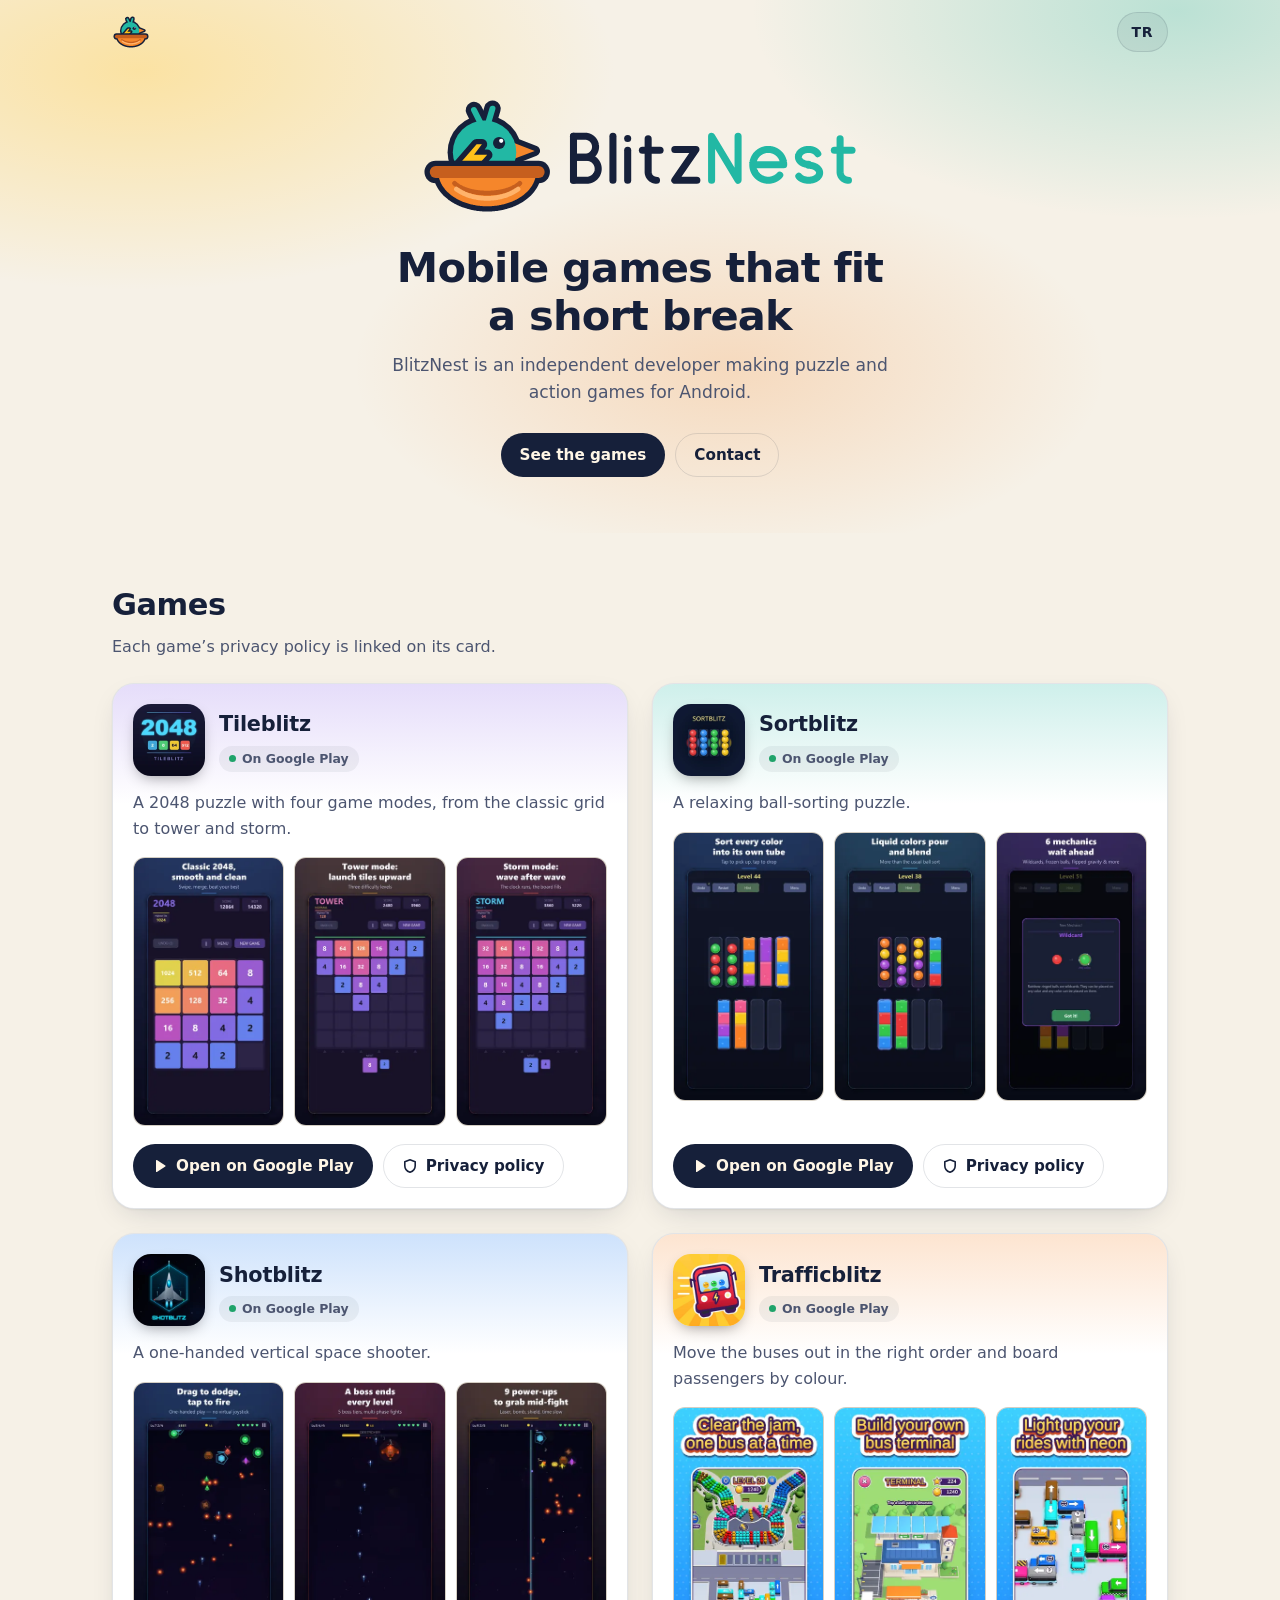
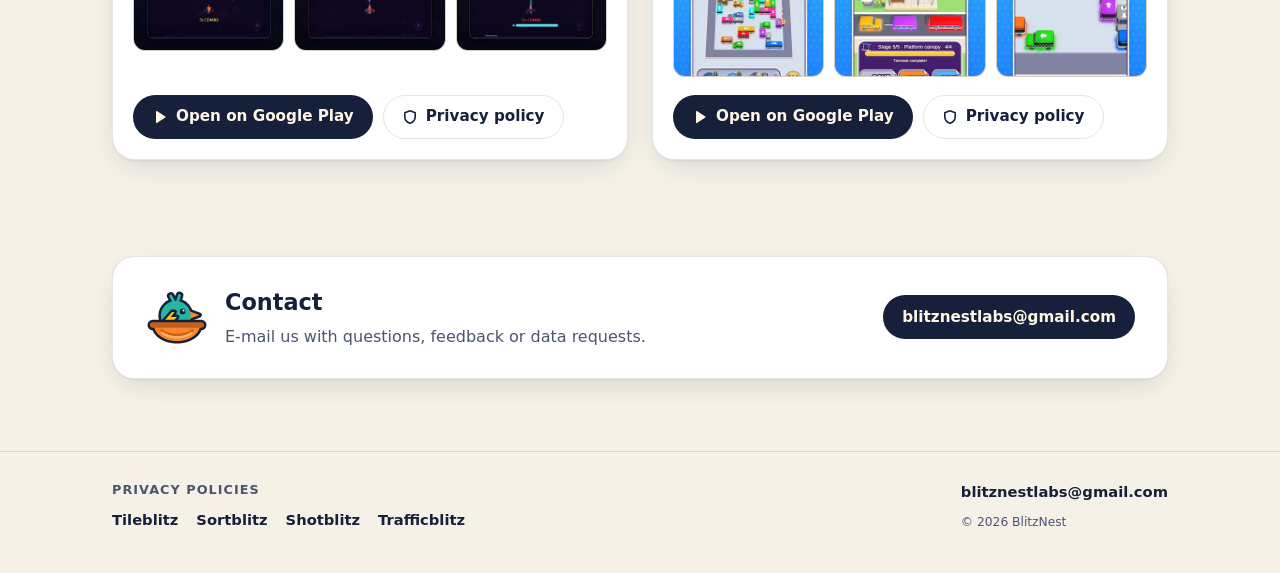
==== commit 583b140d: "Trafficblitz yayında: durum 'Google Play'de' + Play bağlantısı Co-Authored-By: Claude Opus 5.5 <nore" ====
--- a/index.html
+++ b/index.html
@@ -113,7 +113,7 @@
           <img class="game-icon" src="assets/img/trafficblitz-icon.webp" width="72" height="72" alt="">
           <div>
             <h3 id="g-trafficblitz">Trafficblitz</h3>
-            <span class="status soon"><span lang="tr">Yakında</span><span lang="en">Coming soon</span></span>
+            <span class="status live"><span lang="tr">Google Play’de</span><span lang="en">On Google Play</span></span>
           </div>
         </div>
         <p class="desc"><span lang="tr">Otobüsleri doğru sırayla çıkar, yolcuları renklerine göre bindir.</span><span lang="en">Move the buses out in the right order and board passengers by colour.</span></p>
@@ -123,7 +123,7 @@
           <li><img lang="tr" src="assets/img/trafficblitz-tr-3.webp" width="320" height="569" loading="lazy" decoding="async" alt="Trafficblitz: Neon ışıklar ekran görüntüsü"><img lang="en" src="assets/img/trafficblitz-en-3.webp" width="320" height="569" loading="lazy" decoding="async" alt="Trafficblitz: Neon lights screenshot"></li>
         </ul>
         <div class="game-actions">
-          <span class="note"><span lang="tr">Yakında Google Play’de.</span><span lang="en">Coming soon to Google Play.</span></span>
+          <a class="btn" href="https://play.google.com/store/apps/details?id=com.trafficblitz.game" rel="noopener"><svg viewBox="0 0 16 16" aria-hidden="true"><path fill="currentColor" d="M4 2.6v10.8c0 .5.5.8.9.5l8.4-5.4c.4-.2.4-.8 0-1L4.9 2.1c-.4-.3-.9 0-.9.5z"/></svg><span lang="tr">Google Play’de aç</span><span lang="en">Open on Google Play</span></a>
           <a class="btn ghost" href="privacy/trafficblitz.html"><svg viewBox="0 0 16 16" aria-hidden="true"><path fill="none" stroke="currentColor" stroke-width="1.6" stroke-linejoin="round" d="M8 1.8 2.8 3.7v4c0 3.1 2.2 5.6 5.2 6.5 3-.9 5.2-3.4 5.2-6.5v-4z"/></svg><span lang="tr">Gizlilik politikası</span><span lang="en">Privacy policy</span></a>
         </div>
       </article>
